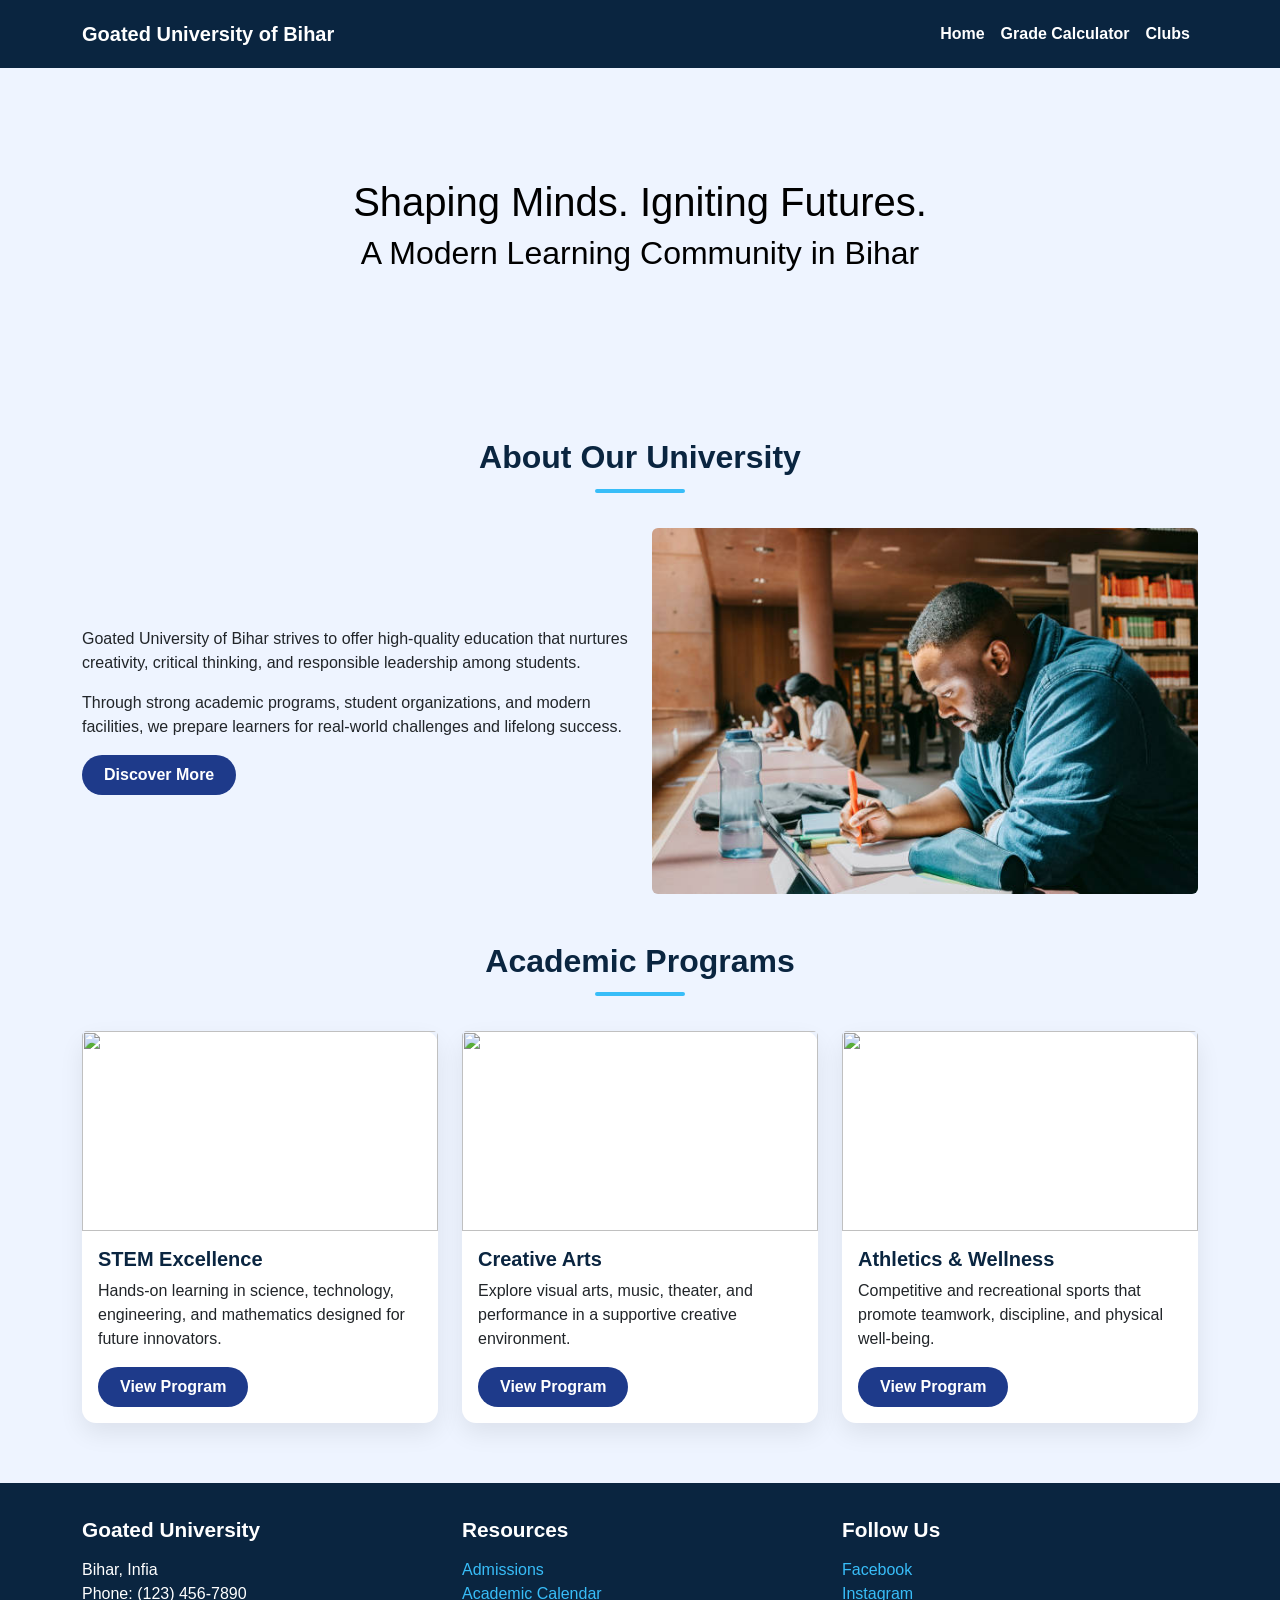
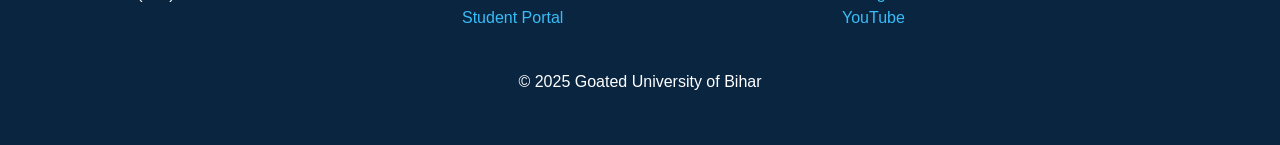
==== index.html @ 63d37b0a "Add files via upload" ====
<!DOCTYPE html>
<html lang="en">
<head>
    <meta charset="UTF-8">
    <meta name="viewport" content="width=device-width, initial-scale=1.0">
    <title>Pyrotechnic University of Pasig</title>

    <!-- Bootstrap -->
    <link href="https://cdn.jsdelivr.net/npm/bootstrap@5.3.0/dist/css/bootstrap.min.css" rel="stylesheet">

    <style>
        :root {
            --blue-dark: #0a2540;
            --blue-medium: #1e3a8a;
            --blue-light: #3b82f6;
            --blue-soft: #eef4ff;
            --accent: #38bdf8;
        }

        body {
            background-color: var(--blue-soft);
            font-family: "Segoe UI", sans-serif;
        }

        /* NAVBAR */
        .navbar {
            background-color: var(--blue-dark);
            padding: 14px 0;
        }

        .navbar-brand,
        .nav-link {
            color: #ffffff !important;
            font-weight: 600;
        }

        .nav-link:hover {
            color: var(--accent) !important;
        }

        /* HERO */
        .hero-section {
            background:
                linear-gradient(rgba(10, 37, 64, 0.75), rgba(10, 37, 64, 0.75)),
                <img src="uni.jpg">
            background-size: cover;
            background-position: center;
            padding: 110px 0;
            text-align: center;
            color: #ffffff;
        }

        .hero-title {
            font-size: 3rem;
            font-weight: 700;
        }

        .hero-subtitle {
            font-size: 1.4rem;
            opacity: 0.9;
        }

        /* SECTION TITLE */
        .section-title {
            text-align: center;
            font-weight: 700;
            color: var(--blue-dark);
            margin-bottom: 35px;
            position: relative;
        }

        .section-title::after {
            content: "";
            width: 90px;
            height: 4px;
            background-color: var(--accent);
            display: block;
            margin: 12px auto 0;
            border-radius: 10px;
        }

        /* CARDS */
        .card {
            border: none;
            border-radius: 14px;
            box-shadow: 0 10px 25px rgba(0,0,0,0.08);
            transition: transform 0.3s ease;
        }

        .card:hover {
            transform: translateY(-8px);
        }

        .card-img-top {
            height: 200px;
            object-fit: cover;
        }

        .card-title {
            font-weight: 700;
            color: var(--blue-dark);
        }

        .btn-custom {
            background-color: var(--blue-medium);
            color: #fff;
            font-weight: 600;
            border-radius: 25px;
            padding: 8px 22px;
            border: none;
        }

        .btn-custom:hover {
            background-color: var(--blue-light);
            color: #fff;
        }

        /* FOOTER */
        .footer {
            background-color: var(--blue-dark);
            color: #ffffff;
            padding: 35px 0;
            margin-top: 60px;
        }

        .footer-title {
            font-size: 1.3rem;
            font-weight: 700;
            margin-bottom: 15px;
        }

        .footer-link {
            color: var(--accent);
            text-decoration: none;
        }

        .footer-link:hover {
            color: #ffffff;
            text-decoration: underline;
        }
    </style>
</head>

<body>

<!-- NAVBAR -->
<nav class="navbar navbar-expand-lg">
    <div class="container">
        <a class="navbar-brand" href="#">Goated University of Bihar</a>
        <button class="navbar-toggler" type="button" data-bs-toggle="collapse" data-bs-target="#navMenu">
            <span class="navbar-toggler-icon"></span>
        </button>

        <div class="collapse navbar-collapse" id="navMenu">
            <ul class="navbar-nav ms-auto">
                <li class="nav-item"><a class="nav-link active" href="index.html">Home</a></li>
                <li class="nav-item"><a class="nav-link" href="grade_calculator.html">Grade Calculator</a></li>
                <li class="nav-item"><a class="nav-link" href="clubs.html">Clubs</a></li>
            </ul>
        </div>
    </div>
</nav>

<!-- HERO -->
<section class="hero-section">
    <div class="container">
<h1 style="color:black;">Shaping Minds. Igniting Futures.</h1>
    <h2 style="color:black;">A Modern Learning Community in Bihar</h2>
       
    </div>
</section>

<!-- ABOUT -->
<section class="container mt-5">
    <h2 class="section-title">About Our University</h2>
    <div class="row align-items-center">
        <div class="col-md-6">
            <p>
                Goated University of Bihar strives to offer high-quality education that nurtures creativity, critical thinking, and responsible leadership among students.
            </p>
            <p>
                Through strong academic programs, student organizations, and modern facilities,
                we prepare learners for real-world challenges and lifelong success.
            </p>
            <a href="#" class="btn btn-custom">Discover More</a>
        </div>
        <div class="col-md-6">
            <img src="uni.jpg"
                 class="img-fluid rounded" alt="Campus">
        </div>
    </div>
</section>

<!-- PROGRAMS -->
<section class="container mt-5">
    <h2 class="section-title">Academic Programs</h2>
    <div class="row">

        <div class="col-md-4">
            <div class="card">
                <img src="https://images.unsplash.com/photo-1532094349884-543bc11b234d" class="card-img-top">
                <div class="card-body">
                    <h5 class="card-title">STEM Excellence</h5>
                    <p class="card-text">
                        Hands-on learning in science, technology, engineering, and mathematics
                        designed for future innovators.
                    </p>
                    <a href="#" class="btn btn-custom">View Program</a>
                </div>
            </div>
        </div>

        <div class="col-md-4">
            <div class="card">
                <img src="https://images.unsplash.com/photo-1541178735493-479c1a27ed24" class="card-img-top">
                <div class="card-body">
                    <h5 class="card-title">Creative Arts</h5>
                    <p class="card-text">
                        Explore visual arts, music, theater, and performance in a supportive
                        creative environment.
                    </p>
                    <a href="#" class="btn btn-custom">View Program</a>
                </div>
            </div>
        </div>

        <div class="col-md-4">
            <div class="card">
                <img src="https://images.unsplash.com/photo-1542744173-8e7e53415bb0" class="card-img-top">
                <div class="card-body">
                    <h5 class="card-title">Athletics & Wellness</h5>
                    <p class="card-text">
                        Competitive and recreational sports that promote teamwork,
                        discipline, and physical well-being.
                    </p>
                    <a href="#" class="btn btn-custom">View Program</a>
                </div>
            </div>
        </div>

    </div>
</section>

<!-- FOOTER -->
<footer class="footer">
    <div class="container">
        <div class="row">

            <div class="col-md-4">
                <h3 class="footer-title">Goated University</h3>
                <p>
                    Bihar, Infia<br>
                    Phone: (123) 456-7890
                </p>
            </div>

            <div class="col-md-4">
                <h3 class="footer-title">Resources</h3>
                <ul class="list-unstyled">
                    <li><a class="footer-link" href="#">Admissions</a></li>
                    <li><a class="footer-link" href="#">Academic Calendar</a></li>
                    <li><a class="footer-link" href="#">Student Portal</a></li>
                </ul>
            </div>

            <div class="col-md-4">
                <h3 class="footer-title">Follow Us</h3>
                <ul class="list-unstyled">
                    <li><a class="footer-link" href="#">Facebook</a></li>
                    <li><a class="footer-link" href="#">Instagram</a></li>
                    <li><a class="footer-link" href="#">YouTube</a></li>
                </ul>
            </div>

        </div>

        <div class="text-center mt-4">
            <p>&copy; 2025 Goated University of Bihar</p>
        </div>
    </div>
</footer>

<script src="https://cdn.jsdelivr.net/npm/bootstrap@5.3.0/dist/js/bootstrap.bundle.min.js"></script>
</body>
</html>
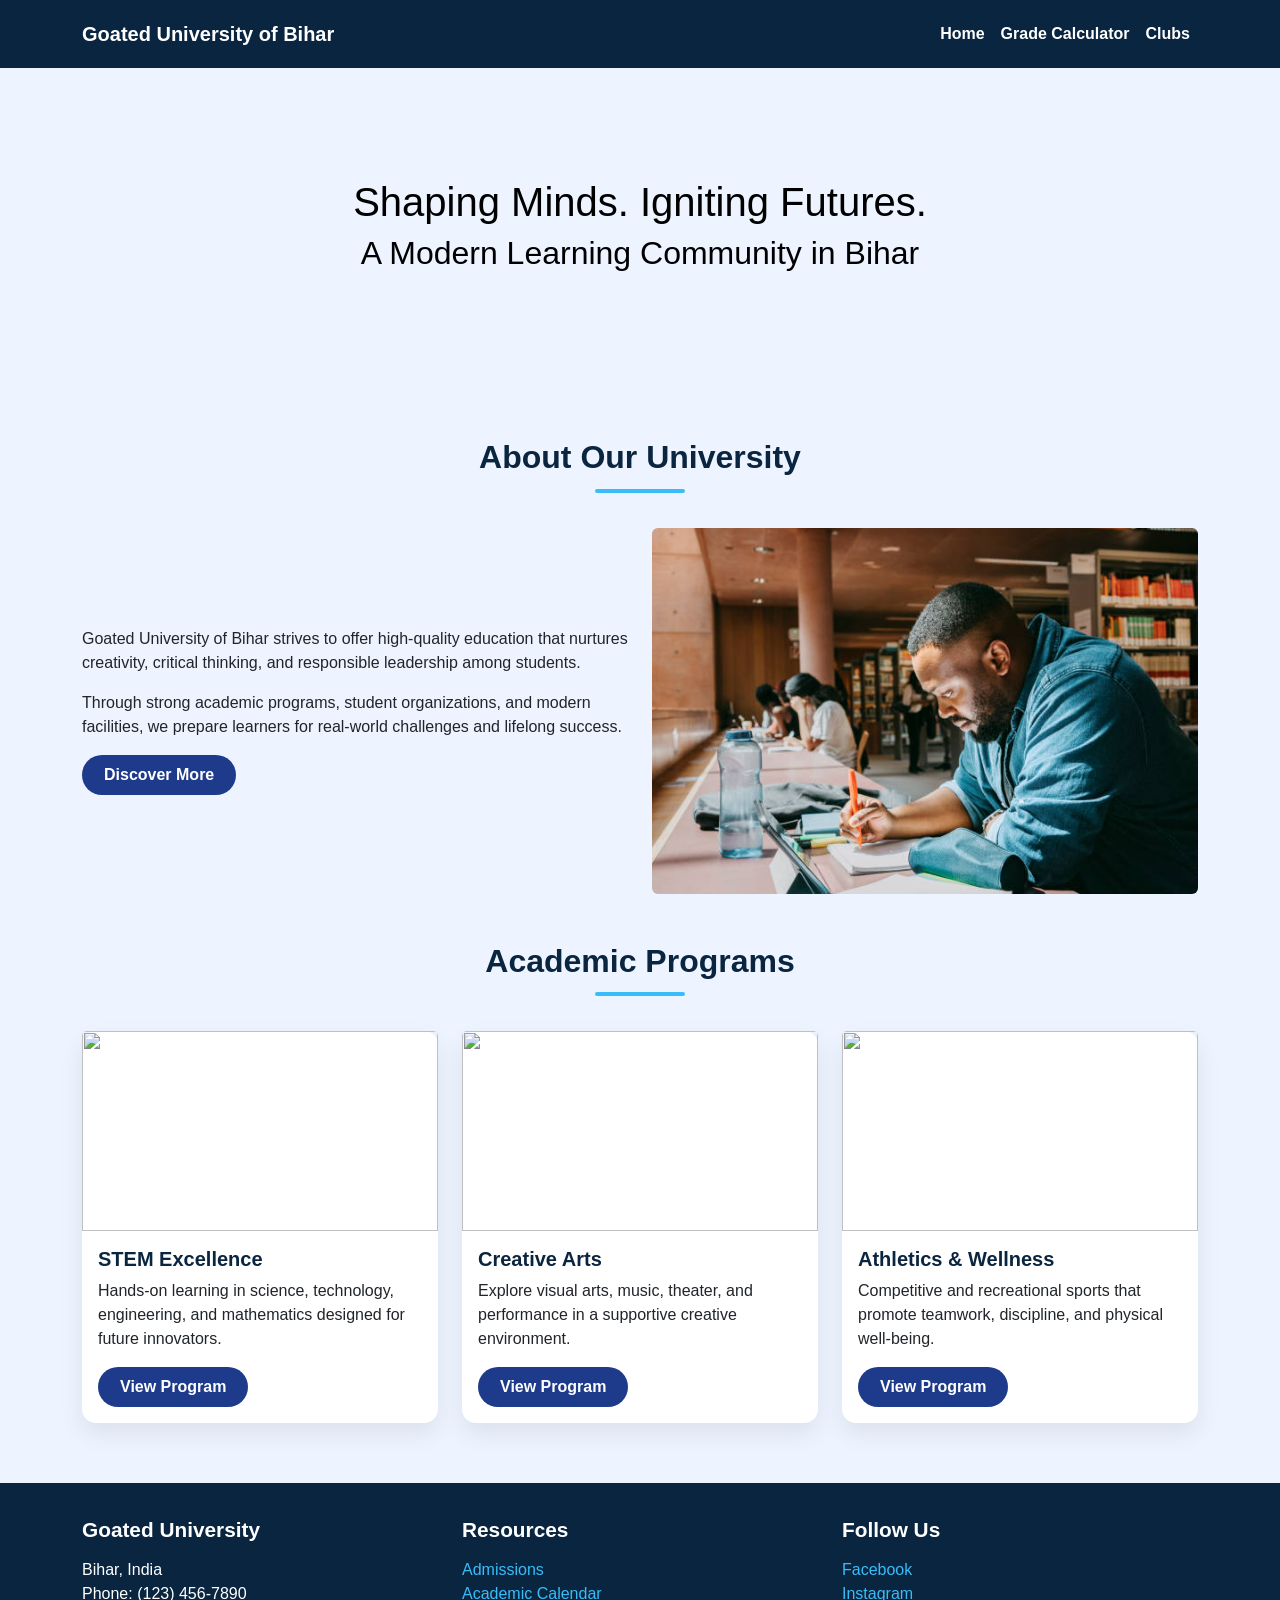
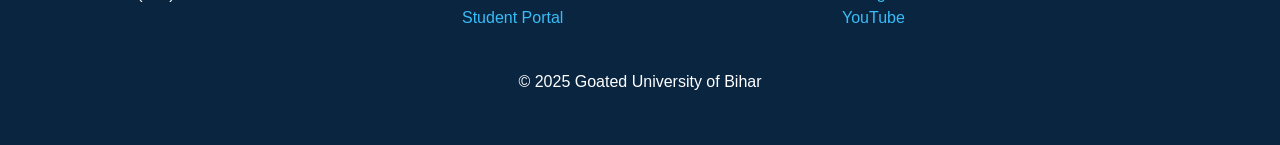
==== commit f2aa703a: "Corrected spelling of 'Infia' to 'India'" ====
--- a/index.html
+++ b/index.html
@@ -249,7 +249,7 @@
             <div class="col-md-4">
                 <h3 class="footer-title">Goated University</h3>
                 <p>
-                    Bihar, Infia<br>
+                    Bihar, India<br>
                     Phone: (123) 456-7890
                 </p>
             </div>
